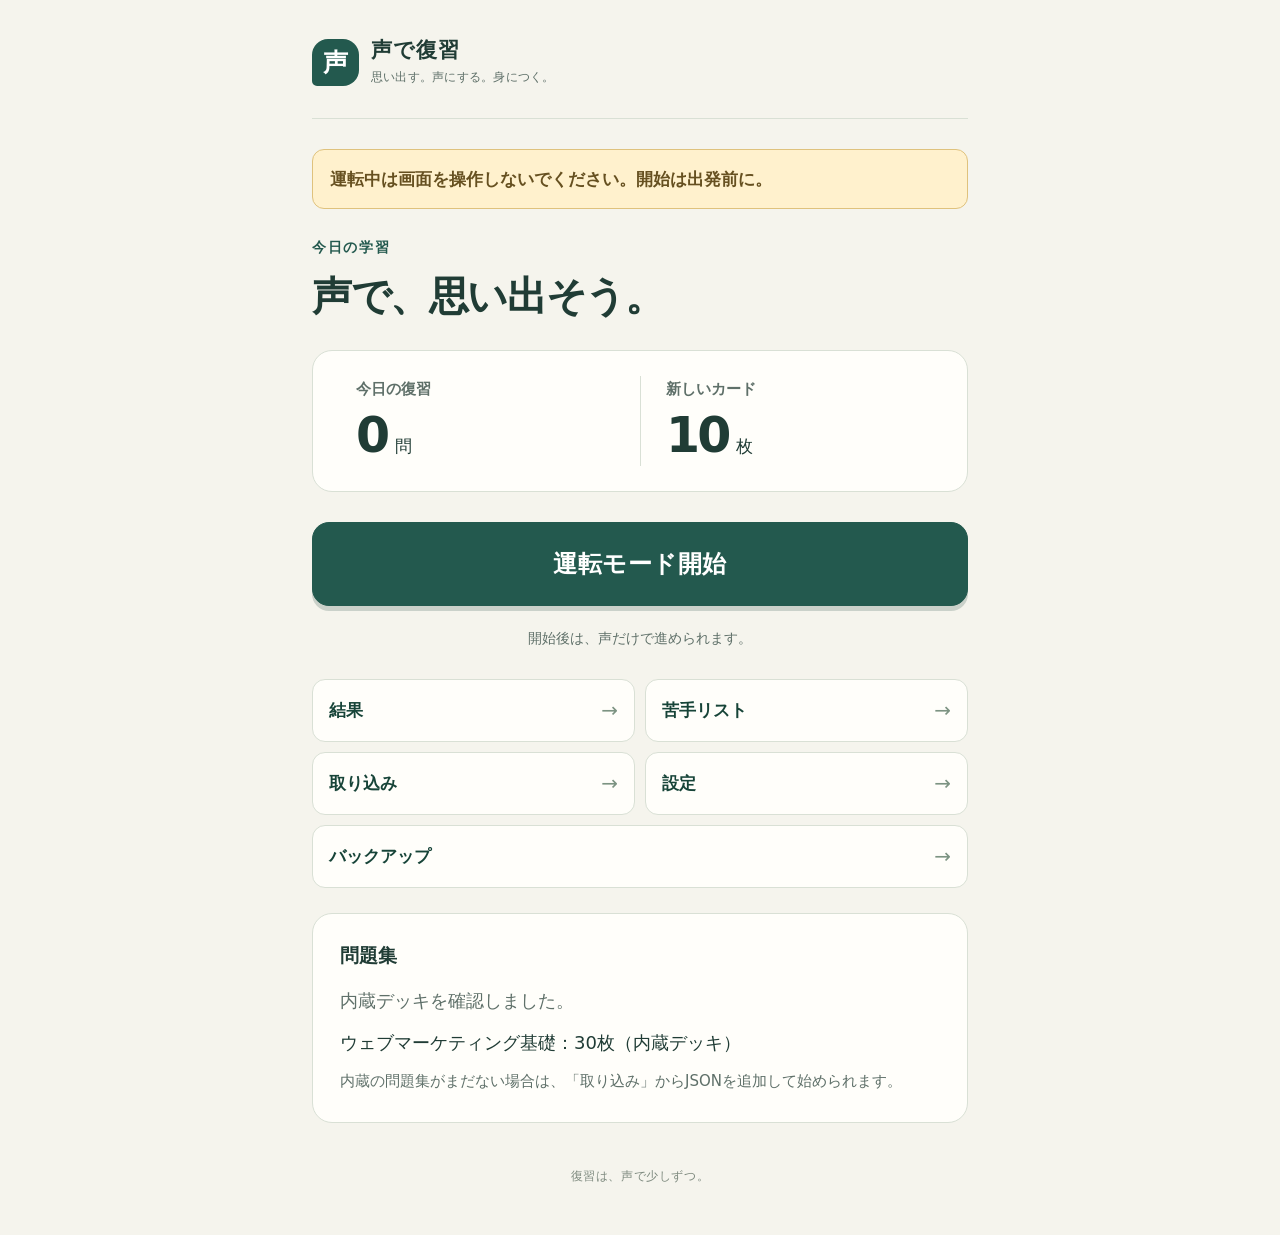
==== index.html @ 84954617 "復習アプリ本体（MVP）と問題集「ウェブマーケティング基礎」30枚を追加 Co-Authored-By: Claude Opus 5.5 <noreply@anthropic.com>" ====
<!doctype html>
<html lang="ja">
<head>
  <meta charset="utf-8">
  <meta name="viewport" content="width=device-width, initial-scale=1, viewport-fit=cover">
  <meta name="color-scheme" content="light">
  <meta name="theme-color" content="#23594e">
  <meta name="description" content="声で答えて、少しずつ身につける復習アプリ。">
  <title>声で復習</title>
  <link rel="stylesheet" href="app.css">
  <script src="logic.js" defer></script>
  <script src="app.js" defer></script>
</head>
<body>
  <main>
    <header class="app-header">
      <span class="app-mark" aria-hidden="true">声</span>
      <div><p class="app-name">声で復習</p><p class="app-tagline">思い出す。声にする。身につく。</p></div>
    </header>

    <p id="save-warning" class="warning" role="alert" hidden>保存できません。このページを閉じると学習データが消えます。バックアップを保存してください。</p>
    <p id="notice" class="notice" role="status" aria-live="polite"></p>
    <aside id="recognition-help" class="warning" aria-labelledby="help-heading" hidden>
      <h2 id="help-heading">聞き取りが使えないとき</h2>
      <p>次の設定を上から確認し、Safariでページを読み込み直してください。</p>
      <ol>
        <li>設定 → プライバシーとセキュリティ → 音声認識 → Safari をオン</li>
        <li>設定 → 一般 → キーボード → 音声入力をオン</li>
        <li>設定 → アプリ → Safari → マイクを「確認」または「許可」</li>
      </ol>
    </aside>

    <section id="page-home" class="page" aria-labelledby="home-heading">
      <p class="safety">運転中は画面を操作しないでください。開始は出発前に。</p>
      <div class="page-heading"><p class="eyebrow">今日の学習</p><h1 id="home-heading">声で、思い出そう。</h1></div>
      <div class="daily-stats" aria-label="今日の学習予定">
        <div><p>今日の復習</p><p class="stat"><strong id="due-count">0</strong><span>問</span></p></div>
        <div><p>新しいカード</p><p class="stat"><strong id="new-count">0</strong><span>枚</span></p></div>
      </div>
      <button id="start" class="primary start-button" type="button" disabled>読み込み中…</button>
      <p class="start-note">開始後は、声だけで進められます。</p>
      <nav class="home-nav" aria-label="学習メニュー">
        <button type="button" data-page="results">結果<span aria-hidden="true">→</span></button>
        <button type="button" data-page="weak">苦手リスト<span aria-hidden="true">→</span></button>
        <button type="button" data-page="import">取り込み<span aria-hidden="true">→</span></button>
        <button type="button" data-page="settings">設定<span aria-hidden="true">→</span></button>
        <button type="button" data-page="backup">バックアップ<span aria-hidden="true">→</span></button>
      </nav>
      <div class="panel deck-panel">
        <h2>問題集</h2>
        <p id="deck-status" class="note" role="status">問題集を読み込んでいます。</p>
        <ul id="deck-list" class="content-list"></ul>
        <p class="small note">内蔵の問題集がまだない場合は、「取り込み」からJSONを追加して始められます。</p>
      </div>
    </section>

    <section id="page-drive" class="page drive-page" aria-label="運転モード" hidden>
      <p class="eyebrow">運転モード</p>
      <p id="run-status" class="run-status" role="status" aria-live="polite">準備中</p>
      <p class="note">画面の消灯防止：<span id="wake-status">未取得</span></p>
    </section>

    <section id="page-results" class="page" aria-labelledby="results-heading" hidden>
      <button class="back-button" type="button" data-page="home">← ホーム</button>
      <div class="page-heading"><p class="eyebrow">学習の記録</p><h1 id="results-heading">結果</h1></div>
      <p id="result-summary" class="result-summary" role="status">まだ学習の記録はありません。</p>
      <div class="panel"><h2>言えなかった要点</h2><ul id="missed-list" class="content-list"></ul></div>
      <div class="panel"><h2>保留の問題</h2><p class="small note">2回聞き取れなかった問題です。段階は変わりません。</p><ul id="pending-list" class="content-list"></ul></div>
      <div class="panel"><h2>これまでの学習</h2><p class="small note">最近30回分の記録です。</p><ol id="history-list" class="content-list history-list"></ol></div>
    </section>

    <section id="page-weak" class="page" aria-labelledby="weak-heading" hidden>
      <button class="back-button" type="button" data-page="home">← ホーム</button>
      <div class="page-heading"><p class="eyebrow">もう一度、しっかり</p><h1 id="weak-heading">苦手リスト</h1></div>
      <p class="note">間違えた回数の多いカードから並びます。</p>
      <button id="start-weak" class="primary" type="button" disabled>苦手だけで運転モード開始</button>
      <p class="small note">復習の期限に関係なく、逆引き・4択・○×・数字・説明から出題します。</p>
      <ul id="weak-list" class="content-list weak-list"></ul>
    </section>

    <section id="page-import" class="page" aria-labelledby="import-heading" hidden>
      <button class="back-button" type="button" data-page="home">← ホーム</button>
      <div class="page-heading"><p class="eyebrow">学ぶことを増やす</p><h1 id="import-heading">問題集を取り込む</h1></div>
      <p class="note">問題集のJSONを貼り付けて、内容を検査してください。</p>
      <label for="import-text">問題集のJSON</label>
      <textarea id="import-text" class="json-text" spellcheck="false" autocapitalize="off" autocomplete="off" placeholder="ここにJSONを貼り付けてください"></textarea>
      <button id="inspect-import" type="button">内容を検査</button>
      <div class="panel import-preview">
        <h2>取り込む内容</h2>
        <p id="import-summary" role="status">検査すると、デッキ名とカード数が表示されます。</p>
        <ul id="import-errors" class="error-list"></ul>
        <p class="small note">エラーのあるカードを除き、検査に通ったカードを追加できます。</p>
        <label for="duplicate-policy">同じIDのカードがある場合</label>
        <select id="duplicate-policy"><option value="overwrite">上書き（学習履歴は残す）</option><option value="skip">取り込まない</option></select>
        <button id="add-import" class="primary" type="button" disabled>問題集を追加</button>
      </div>
    </section>

    <section id="page-settings" class="page" aria-labelledby="settings-heading" hidden>
      <button class="back-button" type="button" data-page="home">← ホーム</button>
      <div class="page-heading"><p class="eyebrow">自分のペースで</p><h1 id="settings-heading">設定</h1></div>
      <p class="note">変更は自動で保存されます。</p>
      <div class="panel">
        <h2>声と聞き取り</h2>
        <label for="voice">日本語の声</label>
        <select id="voice"><option value="">日本語音声を取得中（標準の声を使用）</option></select>
        <label for="rate">読み上げの速さ：<output id="rate-value" for="rate">0.90</output> 倍</label>
        <input id="rate" type="range" min="0.7" max="1.5" step="0.05" value="0.9">
        <label for="answer-time">答える時間</label>
        <select id="answer-time"><option value="5">5秒</option><option value="10" selected>10秒</option><option value="15">15秒</option></select>
        <p class="small note">最初の声を待つ時間です。説明・ケースは話し始めた後、最大90秒まで聞き取ります。</p>
        <label class="check" for="cue"><input id="cue" type="checkbox" checked><span>合図音を鳴らす</span></label>
        <button id="sample" type="button">試し読み</button>
      </div>
      <div class="panel">
        <h2>1回の学習</h2>
        <label for="question-limit">問題数の上限</label>
        <select id="question-limit"><option value="10">10問</option><option value="20" selected>20問</option><option value="30">30問</option></select>
        <label for="session-minutes">時間の上限</label>
        <select id="session-minutes"><option value="5">5分</option><option value="10" selected>10分</option><option value="20">20分</option></select>
        <p class="small note">問題数と時間の、先に達したところで終了します。</p>
        <label for="new-limit">1日の新しいカードの上限</label>
        <select id="new-limit"><option value="5">5枚</option><option value="10" selected>10枚</option><option value="20">20枚</option></select>
        <label class="check" for="explain-initially"><input id="explain-initially" type="checkbox"><span>説明を最初から出す</span></label>
      </div>
    </section>

    <section id="page-backup" class="page" aria-labelledby="backup-heading" hidden>
      <button class="back-button" type="button" data-page="home">← ホーム</button>
      <div class="page-heading"><p class="eyebrow">記録を大切に</p><h1 id="backup-heading">バックアップ</h1></div>
      <p class="note">問題集・学習の記録・設定をまとめて保存できます。Safariのデータを消す前に、書き出した内容を手元に残してください。</p>
      <button id="export-backup" type="button">全データを書き出す</button>
      <label for="backup-text">バックアップのJSON</label>
      <textarea id="backup-text" class="json-text" spellcheck="false" autocapitalize="off" autocomplete="off" placeholder="書き出したデータ、または読み込むデータを表示します"></textarea>
      <button id="copy-backup" type="button">コピー</button>
      <button id="load-backup" type="button">貼り付けたデータを読み込む</button>
      <p id="backup-status" class="note" role="status" aria-live="polite"></p>
      <p class="small note">読み込むと、この端末の全データが置き換わります。実行前に確認が表示されます。</p>
    </section>
    <footer class="app-footer"><p>復習は、声で少しずつ。</p></footer>
    <noscript><p class="warning">このアプリを使うには、SafariのJavaScriptを有効にしてください。</p></noscript>
  </main>

  <div id="listening-overlay" class="listening-overlay" hidden>
    <div class="listening-mic" aria-hidden="true">🎤</div>
    <p id="listening-title" class="listening-title" role="status" aria-live="polite">聞いています</p>
    <p id="listening-countdown" class="listening-countdown"></p>
    <p id="listening-hint" hidden>3秒黙ると終わります</p>
    <p id="listening-transcript" class="listening-transcript">話してください</p>
  </div>
  <button id="stop" type="button" hidden>停止</button>

  <dialog id="confirm-backup" aria-labelledby="confirm-heading" aria-describedby="confirm-description">
    <h2 id="confirm-heading">全データを置き換えますか？</h2>
    <p id="confirm-description">現在の問題集・学習の記録・設定を、貼り付けたバックアップの内容に置き換えます。</p>
    <button id="confirm-replace" class="danger" type="button">置き換えて読み込む</button>
    <button id="cancel-replace" type="button" autofocus>キャンセル</button>
  </dialog>
</body>
</html>
---- app.css ----
:root {
  color-scheme: light;
  --ink: #203c35;
  --muted: #5f7069;
  --green: #23594e;
  --green-dark: #174438;
  --green-pale: #eaf1e9;
  --paper: #fffefa;
  --background: #f5f4ed;
  --line: #d9e0d5;
  --amber: #fff1cd;
  --danger: #a42e24;
}
* { box-sizing: border-box; }
body { margin: 0; background: var(--background); color: var(--ink); font-family: system-ui, -apple-system, "Hiragino Sans", "Yu Gothic", sans-serif; font-size: 18px; line-height: 1.75; -webkit-text-size-adjust: 100%; }
main { max-width: 720px; margin: 0 auto; padding: max(20px, env(safe-area-inset-top)) 20px calc(38px + env(safe-area-inset-bottom)); }
h1, h2, h3, p { overflow-wrap: anywhere; }
h1 { margin: 0; font-size: clamp(30px, 7.8vw, 40px); line-height: 1.4; letter-spacing: -.035em; }
h2 { margin: 0 0 16px; font-size: 23px; line-height: 1.5; }
h3 { font-size: 20px; }
p { margin: 10px 0; }
button, select, input, textarea { font: inherit; }
button, select { width: 100%; min-height: 56px; padding: 13px 16px; border: 1.5px solid var(--green); border-radius: 13px; background: var(--paper); color: var(--green-dark); font-weight: 700; touch-action: manipulation; }
button { cursor: pointer; margin: 6px 0; }
button:active { background: var(--green-pale); }
button:disabled, select:disabled { opacity: .48; cursor: default; }
button.primary { background: var(--green); color: white; border-color: var(--green); min-height: 66px; }
button.primary:active { background: var(--green-dark); }
button.danger { background: var(--danger); color: white; border-color: var(--danger); }
button:focus-visible, select:focus-visible, textarea:focus-visible, input:focus-visible { outline: 4px solid #d5942f; outline-offset: 4px; }
label { display: block; margin: 23px 0 8px; font-weight: 700; }
textarea { display: block; width: 100%; min-height: 290px; padding: 15px; border: 1.5px solid var(--green); border-radius: 13px; background: var(--paper); color: var(--ink); line-height: 1.65; resize: vertical; }
input[type="range"] { width: 100%; min-height: 56px; accent-color: var(--green); }
input[type="checkbox"] { width: 28px; height: 28px; flex-shrink: 0; accent-color: var(--green); }
.check { display: flex; align-items: center; gap: 13px; min-height: 56px; }
.app-header { display: flex; align-items: center; gap: 12px; padding: 8px 0 25px; border-bottom: 1px solid var(--line); }
.app-mark { display: grid; place-items: center; width: 47px; height: 47px; flex-shrink: 0; border-radius: 16px 16px 16px 5px; background: var(--green); color: white; font-size: 25px; font-weight: 700; line-height: 1; }
.app-name { margin: 0; font-size: 21px; font-weight: 800; line-height: 1.4; letter-spacing: .04em; }
.app-tagline { margin: 2px 0 0; color: var(--muted); font-size: 12px; letter-spacing: .02em; }
.page { padding-top: 24px; }
.page-heading { margin: 26px 0; }
.eyebrow { margin: 0 0 8px; color: var(--green); font-size: 14px; font-weight: 800; letter-spacing: .12em; }
.safety { margin: 0; padding: 15px 17px; border: 1px solid #dfc27d; border-radius: 12px; background: var(--amber); color: #665020; font-size: 17px; font-weight: 700; line-height: 1.65; }
.warning { padding: 18px; border: 1.5px solid #c17b2c; border-radius: 13px; background: var(--amber); color: #654216; }
.warning ol { padding-left: 24px; }
.warning li { margin: 14px 0; }
.notice { margin: 18px 0 0; padding: 15px 17px; border-radius: 12px; background: var(--green-pale); color: var(--green-dark); overflow-wrap: anywhere; }
.notice:empty { display: none; }
.daily-stats { display: grid; grid-template-columns: 1fr 1fr; padding: 21px 10px; margin: 0 0 24px; border: 1px solid var(--line); border-radius: 20px; background: var(--paper); }
.daily-stats > div { padding: 0 14px; }
.daily-stats > div + div { border-left: 1px solid var(--line); }
.daily-stats p { margin: 0; color: var(--muted); font-size: 15px; font-weight: 600; }
.daily-stats p.stat { display: flex; gap: 8px; align-items: baseline; margin-top: 3px; color: var(--ink); font-weight: 500; }
.stat strong { font-size: 49px; line-height: 1.25; letter-spacing: -.06em; font-weight: 650; }
.stat span { font-size: 17px; }
button.start-button { min-height: 84px; border-radius: 17px; font-size: 24px; letter-spacing: .02em; box-shadow: 0 5px 0 #143b3030; }
.start-note { margin: 14px 0 28px; color: var(--muted); text-align: center; font-size: 14px; }
.home-nav { display: grid; grid-template-columns: 1fr 1fr; gap: 10px; }
.home-nav button { display: flex; justify-content: space-between; align-items: center; gap: 8px; margin: 0; text-align: left; border-color: var(--line); font-size: 17px; }
.home-nav button:last-child { grid-column: 1 / -1; }
.home-nav span { color: #7c9382; font-size: 20px; font-weight: 400; }
.panel { margin: 25px 0 0; padding: 23px 20px; border: 1px solid var(--line); border-radius: 20px; background: var(--paper); }
.panel > :last-child { margin-bottom: 0; }
.deck-panel h2 { font-size: 19px; }
.note { color: var(--muted); }
.small { font-size: 15px; line-height: 1.8; }
.content-list { padding: 0; margin: 0; list-style: none; }
.content-list li { padding: 15px 0; border-bottom: 1px solid var(--line); overflow-wrap: anywhere; white-space: pre-wrap; }
.content-list li:first-child { padding-top: 0; }
.content-list li:last-child { padding-bottom: 0; border-bottom: none; }
.content-list:empty { display: none; }
.content-list li p { margin: 5px 0; }
.history-list li { font-size: 16px; }
.weak-list { margin-top: 26px; }
.back-button { width: auto; min-height: 56px; margin: -9px 0 0 -10px; padding: 12px 10px; border-color: transparent; background: transparent; font-size: 17px; }
.result-summary { padding: 25px 20px; border-radius: 18px; background: var(--green-pale); color: var(--green-dark); font-size: 24px; font-weight: 750; }
.json-text { font-family: ui-monospace, SFMono-Regular, Consolas, monospace; font-size: 16px; }
.error-list { margin: 12px 0; padding-left: 23px; color: #9c3425; font-size: 16px; }
.error-list:empty { display: none; }
.error-list li { padding: 5px 0; overflow-wrap: anywhere; }
.import-preview label { font-size: 17px; }
.import-preview .primary { margin-top: 18px; }
.drive-page { min-height: 60vh; display: flex; flex-direction: column; align-items: center; justify-content: center; padding-bottom: calc(125px + env(safe-area-inset-bottom)); text-align: center; }
.run-status { width: 100%; font-size: clamp(28px, 8vw, 50px); font-weight: 800; line-height: 1.5; white-space: nowrap; letter-spacing: -.04em; }
.drive-page .note { font-size: 15px; }
.app-footer { padding: 33px 0 0; color: #7d897e; text-align: center; font-size: 12px; letter-spacing: .05em; }
main:has(#page-drive:not([hidden])) .app-header,
main:has(#page-drive:not([hidden])) .app-footer { display: none; }
/* 聞き取り表示は実機で確認済みのテスト版v3と同じ構成・寸法を使う。 */
.listening-overlay { position: fixed; inset: 0; z-index: 9; background: #102735; color: #fff; display: flex; flex-direction: column; align-items: center; justify-content: center; text-align: center; padding: 24px 16px calc(125px + env(safe-area-inset-bottom)); overflow: auto; }
.listening-mic { font-size: 96px; line-height: 1.2; }
.listening-title { font-size: 48px; font-weight: 800; line-height: 1.3; }
.listening-countdown { font-size: 40px; line-height: 1.4; }
.listening-transcript { font-size: 22px; white-space: pre-wrap; overflow-wrap: anywhere; width: 100%; max-height: 25vh; overflow: auto; }
#stop { position: fixed; z-index: 10; bottom: calc(10px + env(safe-area-inset-bottom)); left: 16px; right: 16px; display: block; width: calc(100% - 32px); max-width: 680px; margin: 0 auto; background: var(--danger); color: white; border-color: var(--danger); box-shadow: 0 0 0 10px var(--background), 0 0 0 13px var(--background); font-size: 22px; min-height: 62px; }
dialog { width: calc(100% - 32px); max-width: 520px; padding: 26px 22px; border: 1px solid var(--line); border-radius: 20px; background: var(--paper); color: var(--ink); box-shadow: 0 15px 80px #10273540; }
dialog::backdrop { background: #102735b3; }
dialog h2 { font-size: 24px; }
dialog p { margin-bottom: 23px; }
[hidden] { display: none !important; }
@media (min-width: 600px) {
  main { padding-right: 32px; padding-left: 32px; }
  .app-header { padding-top: 16px; padding-bottom: 30px; }
  .page { padding-top: 30px; }
  .panel { padding: 27px; }
  .daily-stats { padding: 25px 18px; }
  .daily-stats > div { padding: 0 25px; }
  .home-nav { grid-template-columns: repeat(2, 1fr); }
}
@media (prefers-reduced-motion: no-preference) {
  button { transition: background-color .15s, opacity .15s; }
}
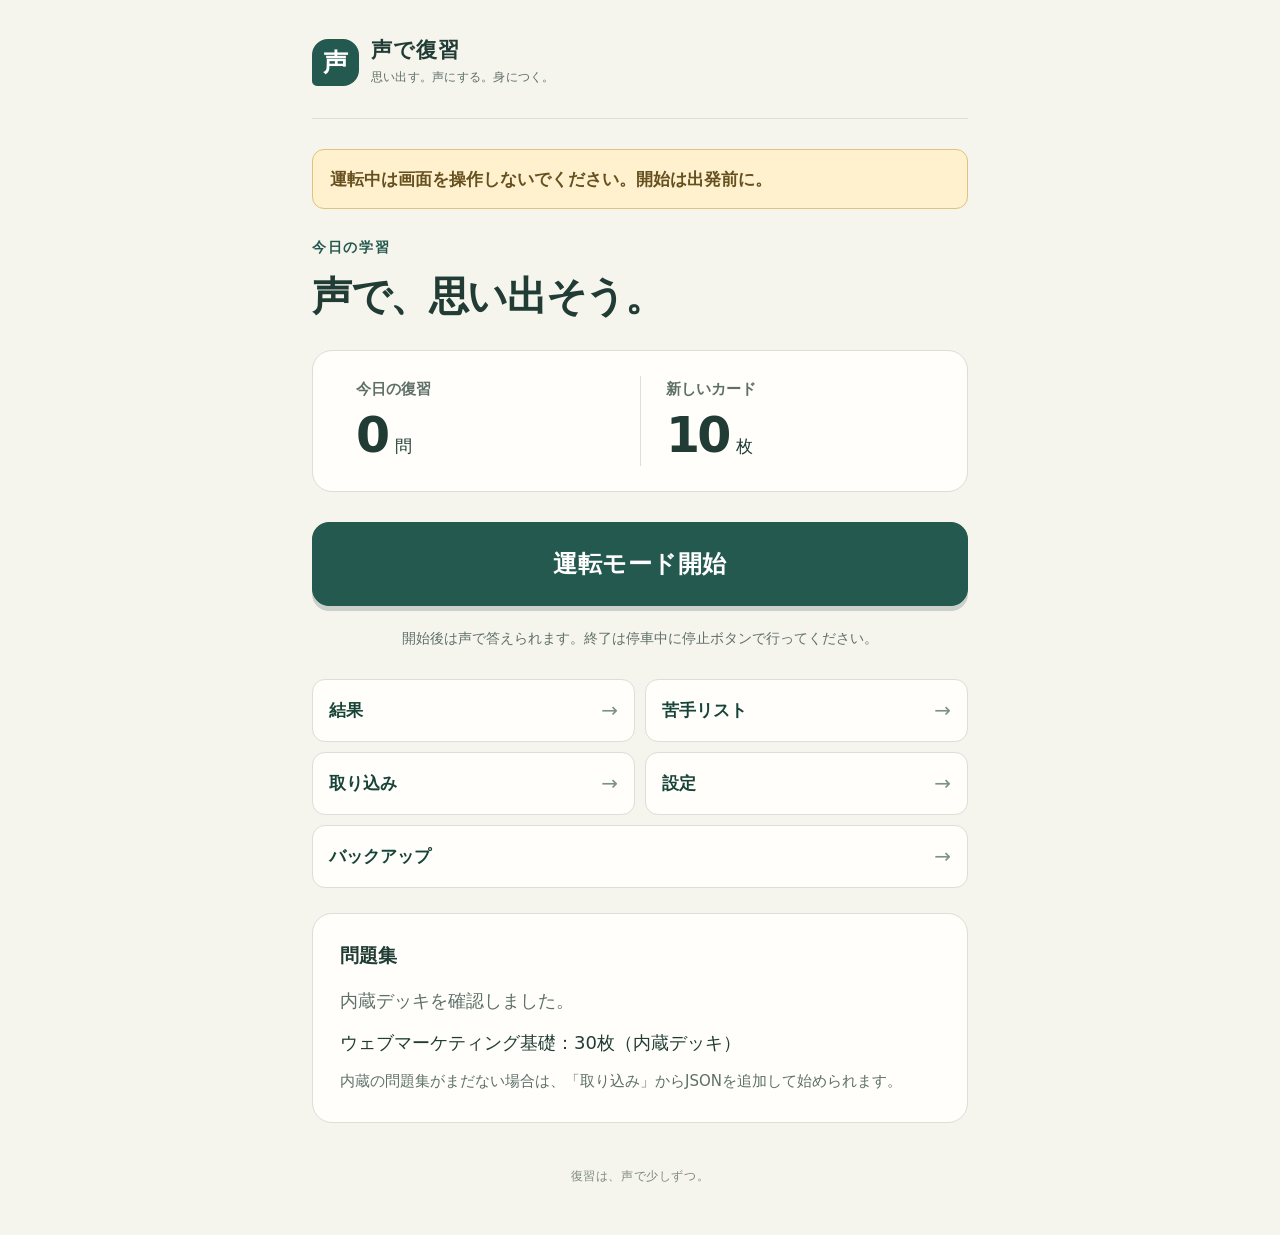
==== commit 3351452d: "止め方を手動に：声の停止命令を廃止し、電話・画面ロックでは中断して続きから再開できるように Co-Authored-By: Claude Opus 5.5 <noreply@anthropic.com" ====
--- a/index.html
+++ b/index.html
@@ -31,6 +31,12 @@
     </aside>
 
     <section id="page-home" class="page" aria-labelledby="home-heading">
+      <div id="resume-panel" class="resume-panel" hidden>
+        <button id="resume" class="primary start-button" type="button" disabled>続きから再開</button>
+        <p id="resume-progress" role="status"></p>
+        <button id="finish-resume" class="small" type="button" disabled>中断した学習を終える</button>
+        <p class="small note">再開の操作は停車中に行ってください。</p>
+      </div>
       <p class="safety">運転中は画面を操作しないでください。開始は出発前に。</p>
       <div class="page-heading"><p class="eyebrow">今日の学習</p><h1 id="home-heading">声で、思い出そう。</h1></div>
       <div class="daily-stats" aria-label="今日の学習予定">
@@ -38,7 +44,7 @@
         <div><p>新しいカード</p><p class="stat"><strong id="new-count">0</strong><span>枚</span></p></div>
       </div>
       <button id="start" class="primary start-button" type="button" disabled>読み込み中…</button>
-      <p class="start-note">開始後は、声だけで進められます。</p>
+      <p class="start-note">開始後は声で答えられます。終了は停車中に停止ボタンで行ってください。</p>
       <nav class="home-nav" aria-label="学習メニュー">
         <button type="button" data-page="results">結果<span aria-hidden="true">→</span></button>
         <button type="button" data-page="weak">苦手リスト<span aria-hidden="true">→</span></button>
@@ -150,6 +156,13 @@
   </div>
   <button id="stop" type="button" hidden>停止</button>
 
+  <dialog id="confirm-resume" aria-labelledby="resume-confirm-heading" aria-describedby="resume-confirm-description">
+    <h2 id="resume-confirm-heading">中断した学習を終えますか</h2>
+    <p id="resume-confirm-description">答えたところまでを途中終了として結果履歴に記録します。</p>
+    <button id="confirm-resume-end" class="primary" type="button">はい</button>
+    <button id="cancel-resume" type="button" autofocus>キャンセル</button>
+  </dialog>
+
   <dialog id="confirm-backup" aria-labelledby="confirm-heading" aria-describedby="confirm-description">
     <h2 id="confirm-heading">全データを置き換えますか？</h2>
     <p id="confirm-description">現在の問題集・学習の記録・設定を、貼り付けたバックアップの内容に置き換えます。</p>
--- a/app.css
+++ b/app.css
@@ -55,6 +55,9 @@
 .stat span { font-size: 17px; }
 button.start-button { min-height: 84px; border-radius: 17px; font-size: 24px; letter-spacing: .02em; box-shadow: 0 5px 0 #143b3030; }
 .start-note { margin: 14px 0 28px; color: var(--muted); text-align: center; font-size: 14px; }
+.resume-panel { margin-bottom: 24px; padding-bottom: 20px; border-bottom: 1px solid var(--line); text-align: center; }
+.resume-panel > p { margin: 12px 0; }
+#finish-resume { width: auto; min-height: 48px; padding: 8px 14px; }
 .home-nav { display: grid; grid-template-columns: 1fr 1fr; gap: 10px; }
 .home-nav button { display: flex; justify-content: space-between; align-items: center; gap: 8px; margin: 0; text-align: left; border-color: var(--line); font-size: 17px; }
 .home-nav button:last-child { grid-column: 1 / -1; }
